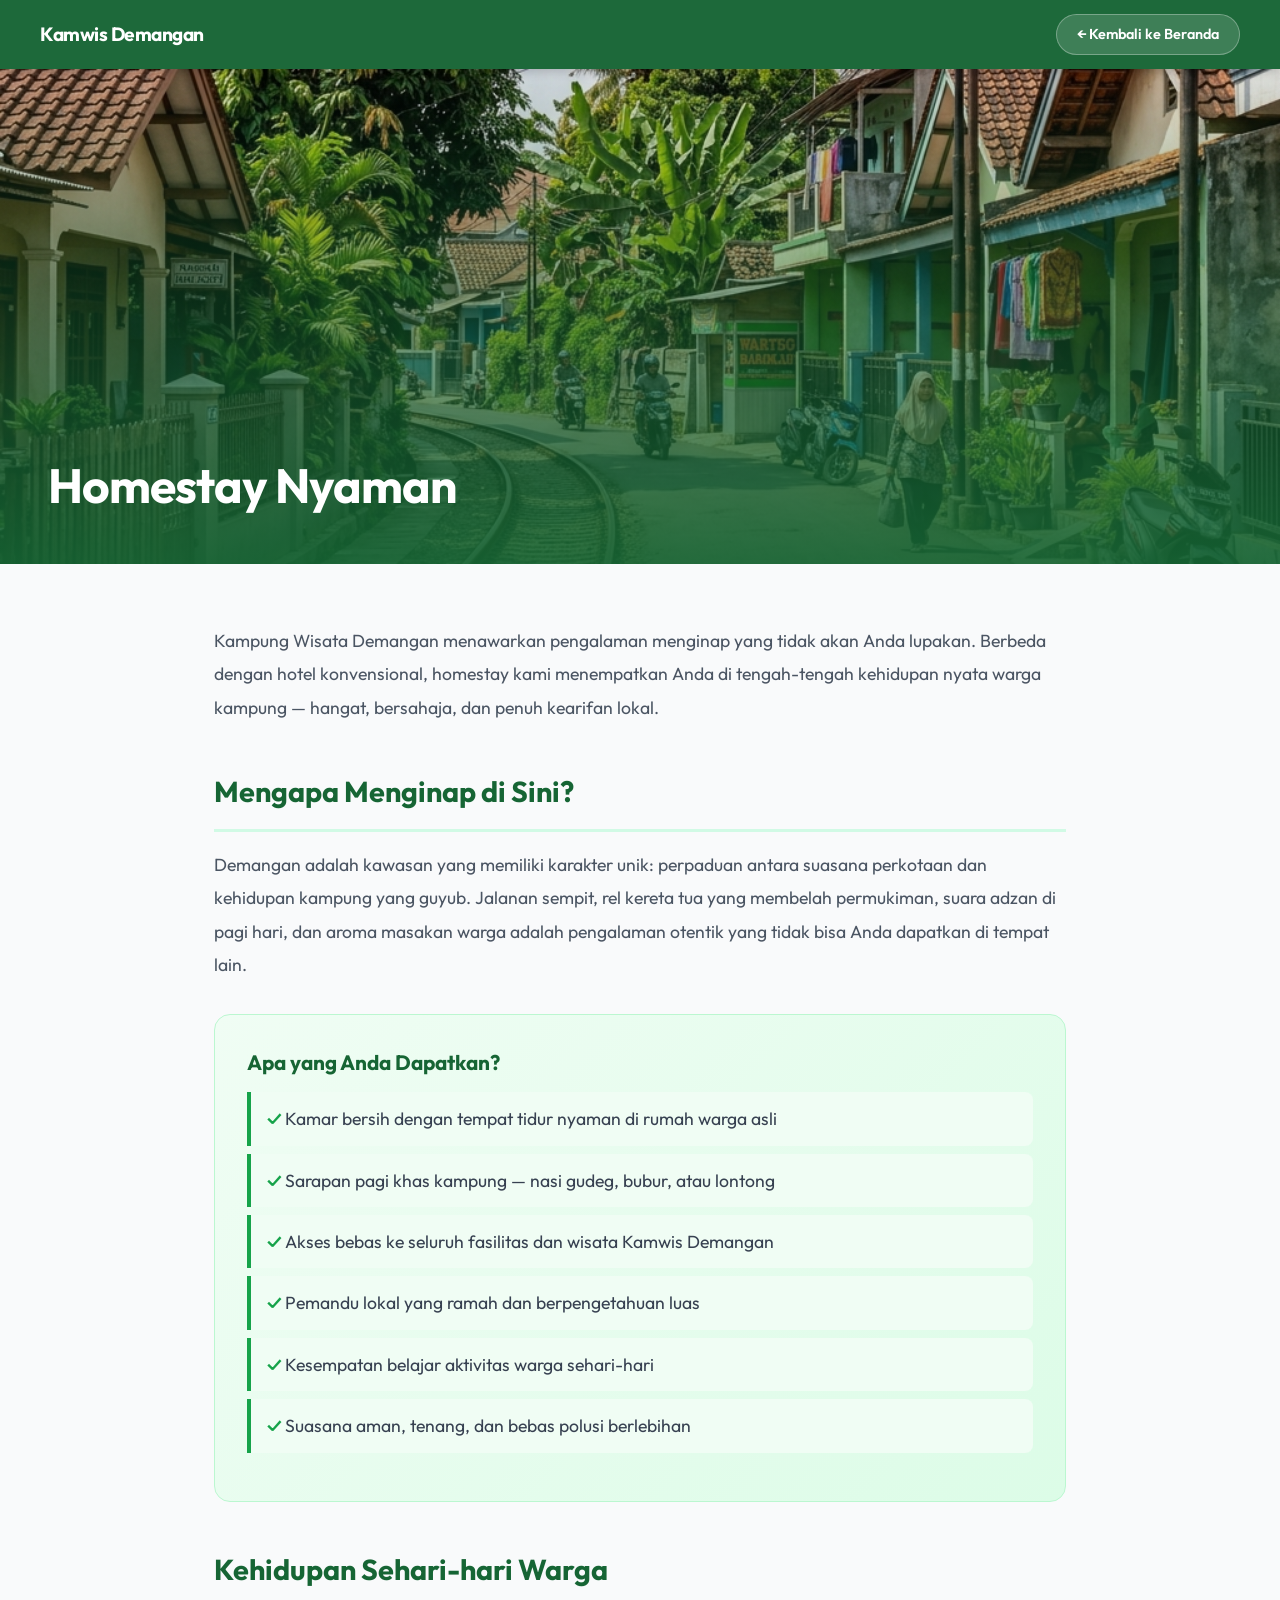
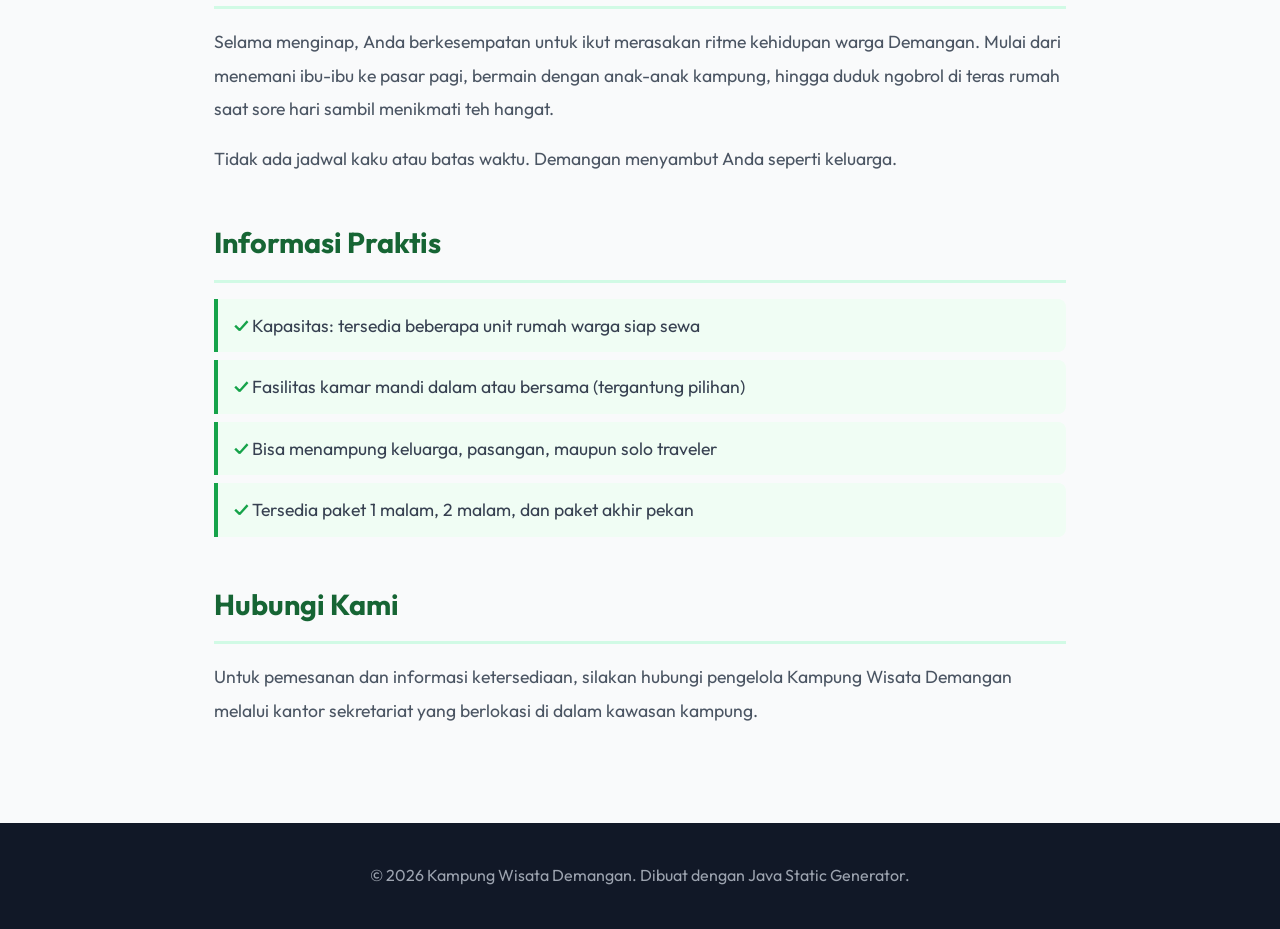
==== output/homestay.html @ a4dbb747 "feat: add detail pages for each facility (homestay, wisata-sampah, tur-budaya)" ====
<!DOCTYPE html>
<html lang="id">
<head>
    <meta charset="UTF-8">
    <meta name="viewport" content="width=device-width, initial-scale=1.0">
    <title>Homestay Nyaman - Kampung Wisata Demangan</title>
    <meta name="description" content="Nikmati pengalaman menginap asli di tengah kehidupan warga Kampung Wisata Demangan yang hangat dan bersahaja.">
    <link rel="preconnect" href="https://fonts.googleapis.com">
    <link rel="preconnect" href="https://fonts.gstatic.com" crossorigin>
    <link href="https://fonts.googleapis.com/css2?family=Outfit:wght@300;400;600;700&display=swap" rel="stylesheet">
    <link rel="stylesheet" href="css/style.css">
    <link rel="stylesheet" href="css/detail.css">
</head>
<body>
    <nav class="topnav">
        <div class="topnav-inner">
            <a href="index.html" class="nav-logo">Kamwis Demangan</a>
            <a href="index.html" class="btn-back">← Kembali ke Beranda</a>
        </div>
    </nav>

    <div class="detail-hero" style="background-image: url('images/homestay.jpg');">
        <div class="detail-hero-overlay"></div>
        <div class="detail-hero-content">
            <h1>Homestay Nyaman</h1>
        </div>
    </div>

    <main class="detail-container">
        <div class="detail-body">
            <p>
                Kampung Wisata Demangan menawarkan pengalaman menginap yang tidak akan Anda lupakan. 
                Berbeda dengan hotel konvensional, homestay kami menempatkan Anda di tengah-tengah kehidupan nyata 
                warga kampung — hangat, bersahaja, dan penuh kearifan lokal.
            </p>

            <h2>Mengapa Menginap di Sini?</h2>
            <p>
                Demangan adalah kawasan yang memiliki karakter unik: perpaduan antara suasana perkotaan 
                dan kehidupan kampung yang guyub. Jalanan sempit, rel kereta tua yang membelah permukiman, 
                suara adzan di pagi hari, dan aroma masakan warga adalah pengalaman otentik yang tidak 
                bisa Anda dapatkan di tempat lain.
            </p>

            <div class="detail-info-box">
                <h3>Apa yang Anda Dapatkan?</h3>
                <ul>
                    <li>Kamar bersih dengan tempat tidur nyaman di rumah warga asli</li>
                    <li>Sarapan pagi khas kampung — nasi gudeg, bubur, atau lontong</li>
                    <li>Akses bebas ke seluruh fasilitas dan wisata Kamwis Demangan</li>
                    <li>Pemandu lokal yang ramah dan berpengetahuan luas</li>
                    <li>Kesempatan belajar aktivitas warga sehari-hari</li>
                    <li>Suasana aman, tenang, dan bebas polusi berlebihan</li>
                </ul>
            </div>

            <h2>Kehidupan Sehari-hari Warga</h2>
            <p>
                Selama menginap, Anda berkesempatan untuk ikut merasakan ritme kehidupan warga Demangan. 
                Mulai dari menemani ibu-ibu ke pasar pagi, bermain dengan anak-anak kampung, 
                hingga duduk ngobrol di teras rumah saat sore hari sambil menikmati teh hangat.
            </p>
            <p>
                Tidak ada jadwal kaku atau batas waktu. Demangan menyambut Anda seperti keluarga.
            </p>

            <h2>Informasi Praktis</h2>
            <ul>
                <li>Kapasitas: tersedia beberapa unit rumah warga siap sewa</li>
                <li>Fasilitas kamar mandi dalam atau bersama (tergantung pilihan)</li>
                <li>Bisa menampung keluarga, pasangan, maupun solo traveler</li>
                <li>Tersedia paket 1 malam, 2 malam, dan paket akhir pekan</li>
            </ul>

            <h2>Hubungi Kami</h2>
            <p>
                Untuk pemesanan dan informasi ketersediaan, silakan hubungi pengelola Kampung Wisata 
                Demangan melalui kantor sekretariat yang berlokasi di dalam kawasan kampung.
            </p>
        </div>
    </main>

    <footer>
        <div class="footer-content">
            <p>&copy; 2026 Kampung Wisata Demangan. Dibuat dengan Java Static Generator.</p>
        </div>
    </footer>
</body>
</html>
---- output/css/style.css ----
/* Desain Sistem - Vanilla CSS dengan Tema Premium */

:root {
    --primary: #15803d; /* Warna hijau premium */
    --primary-dark: #166534;
    --accent: #f59e0b; /* Warna aksen oranye keemasan */
    --text-dark: #1f2937;
    --text-light: #6b7280;
    --bg-main: #f9fafb;
    --bg-card: #ffffff;
}

* {
    margin: 0;
    padding: 0;
    box-sizing: border-box;
}

html {
    scroll-behavior: smooth;
}

body {
    font-family: 'Outfit', sans-serif;
    color: var(--text-dark);
    background-color: var(--bg-main);
    line-height: 1.6;
}

/* Hero Section */
.hero {
    position: relative;
    background: url('../images/hero_background.png') center/cover no-repeat;
    height: 75vh;
    display: flex;
    align-items: center;
    justify-content: center;
    text-align: center;
    color: white;
}

.hero-overlay {
    position: absolute;
    top: 0; left: 0; width: 100%; height: 100%;
    background: linear-gradient(135deg, rgba(21, 128, 61, 0.85), rgba(22, 101, 52, 0.95));
}

.hero-content {
    position: relative;
    z-index: 1;
    padding: 0 20px;
}

.hero-content h1 {
    font-size: 4rem;
    font-weight: 700;
    margin-bottom: 1rem;
    letter-spacing: -1px;
    animation: fadeInDown 1s cubic-bezier(0.16, 1, 0.3, 1);
}

.hero-content p {
    font-size: 1.25rem;
    max-width: 600px;
    margin: 0 auto 2.5rem;
    opacity: 0.9;
    animation: fadeInUp 1s cubic-bezier(0.16, 1, 0.3, 1) 0.2s both;
}

.btn-primary {
    display: inline-block;
    background-color: var(--accent);
    color: white;
    padding: 14px 32px;
    border-radius: 50px;
    text-decoration: none;
    font-weight: 600;
    font-size: 1.1rem;
    transition: all 0.3s ease;
    box-shadow: 0 10px 15px -3px rgba(245, 158, 11, 0.4);
    animation: fadeInUp 1s cubic-bezier(0.16, 1, 0.3, 1) 0.4s both;
}

.btn-primary:hover {
    background-color: #d97706;
    transform: translateY(-3px);
    box-shadow: 0 20px 25px -5px rgba(245, 158, 11, 0.5);
}

/* Container & Sections */
.container {
    max-width: 1200px;
    margin: 0 auto;
    padding: 80px 24px;
}

.section-header {
    text-align: center;
    margin-bottom: 60px;
}

.section-header h2 {
    font-size: 2.5rem;
    color: var(--primary-dark);
    margin-bottom: 16px;
}

.section-header p {
    color: var(--text-light);
    font-size: 1.1rem;
}

/* Grid Fasilitas */
.facilities-grid {
    display: grid;
    grid-template-columns: repeat(auto-fit, minmax(320px, 1fr));
    gap: 40px;
}

/* Card dengan Micro-Animations */
.card {
    background: var(--bg-card);
    border-radius: 16px;
    padding: 32px;
    box-shadow: 0 4px 6px -1px rgba(0, 0, 0, 0.05), 0 2px 4px -1px rgba(0, 0, 0, 0.03);
    border-top: 5px solid var(--primary);
    transition: all 0.4s cubic-bezier(0.16, 1, 0.3, 1);
    position: relative;
    overflow: hidden;
}

.card::before {
    content: '';
    position: absolute;
    top: 0; left: 0; width: 100%; height: 100%;
    background: linear-gradient(to bottom, rgba(21,128,61,0.02), transparent);
    opacity: 0;
    transition: opacity 0.4s;
}

.card:hover {
    transform: translateY(-10px);
    box-shadow: 0 20px 25px -5px rgba(0, 0, 0, 0.1), 0 10px 10px -5px rgba(0, 0, 0, 0.04);
}

.card:hover::before {
    opacity: 1;
}

.card h3 {
    font-size: 1.4rem;
    color: var(--primary-dark);
    margin-bottom: 16px;
    position: relative;
}

.card p {
    color: var(--text-light);
    font-size: 1.05rem;
    position: relative;
}

.card-img {
    width: 100%;
    height: 200px;
    object-fit: cover;
    border-radius: 8px;
    margin-bottom: 15px;
    display: block;
    margin-left: auto;
    margin-right: auto;
}

/* Footer */
footer {
    background: #111827;
    color: #9ca3af;
    text-align: center;
    padding: 40px 24px;
}

/* Animations */
@keyframes fadeInDown {
    from { opacity: 0; transform: translateY(-30px); }
    to { opacity: 1; transform: translateY(0); }
}
@keyframes fadeInUp {
    from { opacity: 0; transform: translateY(30px); }
    to { opacity: 1; transform: translateY(0); }
}

/* Responsif */
@media (max-width: 768px) {
    .hero-content h1 { font-size: 2.8rem; }
    .hero-content p { font-size: 1.1rem; }
    .container { padding: 60px 20px; }
}
---- output/css/detail.css ----
/* ==============================
   NAVIGATION BAR
================================= */
.topnav {
    position: sticky;
    top: 0;
    z-index: 100;
    background: rgba(22, 101, 52, 0.97);
    backdrop-filter: blur(10px);
    padding: 14px 24px;
    box-shadow: 0 2px 10px rgba(0,0,0,0.2);
}

.topnav-inner {
    max-width: 1200px;
    margin: 0 auto;
    display: flex;
    justify-content: space-between;
    align-items: center;
}

.nav-logo {
    font-family: 'Outfit', sans-serif;
    font-size: 1.2rem;
    font-weight: 700;
    color: white;
    text-decoration: none;
    letter-spacing: -0.5px;
}

.btn-back {
    display: inline-block;
    background: rgba(255,255,255,0.15);
    color: white;
    padding: 8px 20px;
    border-radius: 50px;
    text-decoration: none;
    font-weight: 600;
    font-size: 0.9rem;
    transition: all 0.3s ease;
    border: 1px solid rgba(255,255,255,0.3);
}

.btn-back:hover {
    background: rgba(255,255,255,0.3);
    transform: translateX(-3px);
}

/* ==============================
   DETAIL HERO
================================= */
.detail-hero {
    position: relative;
    height: 55vh;
    background-size: cover;
    background-position: center;
    display: flex;
    align-items: flex-end;
}

.detail-hero-overlay {
    position: absolute;
    top: 0; left: 0; width: 100%; height: 100%;
    background: linear-gradient(to bottom, rgba(0,0,0,0.1), rgba(22, 101, 52, 0.92));
}

.detail-hero-content {
    position: relative;
    z-index: 1;
    padding: 40px 48px;
    color: white;
}

.detail-hero-content h1 {
    font-size: 3rem;
    font-weight: 700;
    letter-spacing: -1px;
    animation: fadeInUp 0.8s cubic-bezier(0.16, 1, 0.3, 1);
}

/* ==============================
   DETAIL BODY
================================= */
.detail-container {
    max-width: 900px;
    margin: 0 auto;
    padding: 60px 24px 80px;
}

.detail-body {
    font-size: 1.1rem;
    line-height: 1.9;
    color: #374151;
}

.detail-body h2 {
    font-size: 1.8rem;
    color: #166534;
    margin: 40px 0 16px;
    padding-bottom: 10px;
    border-bottom: 3px solid #d1fae5;
}

.detail-body h3 {
    font-size: 1.3rem;
    color: #1f2937;
    margin: 28px 0 10px;
}

.detail-body p {
    margin-bottom: 16px;
    color: #4b5563;
}

.detail-body ul {
    list-style: none;
    padding: 0;
    margin-bottom: 20px;
}

.detail-body ul li {
    padding: 10px 16px;
    margin-bottom: 8px;
    background: #f0fdf4;
    border-left: 4px solid #16a34a;
    border-radius: 0 8px 8px 0;
    color: #374151;
}

.detail-body ul li::before {
    content: '✓ ';
    color: #16a34a;
    font-weight: 700;
}

.detail-info-box {
    background: linear-gradient(135deg, #f0fdf4, #dcfce7);
    border: 1px solid #bbf7d0;
    border-radius: 16px;
    padding: 28px 32px;
    margin: 32px 0;
}

.detail-info-box h3 {
    margin-top: 0;
    color: #166534;
}

/* ==============================
   CARD LINK
================================= */
.card-link {
    display: inline-block;
    margin-top: 18px;
    background-color: var(--primary);
    color: white;
    padding: 10px 22px;
    border-radius: 50px;
    text-decoration: none;
    font-weight: 600;
    font-size: 0.95rem;
    transition: all 0.3s ease;
}

.card-link:hover {
    background-color: var(--primary-dark);
    transform: translateY(-2px);
    box-shadow: 0 8px 15px rgba(21,128,61,0.3);
}

/* ==============================
   RESPONSIVE DETAIL
================================= */
@media (max-width: 768px) {
    .detail-hero-content h1 { font-size: 2rem; }
    .detail-hero-content { padding: 30px 24px; }
    .detail-body { font-size: 1rem; }
}
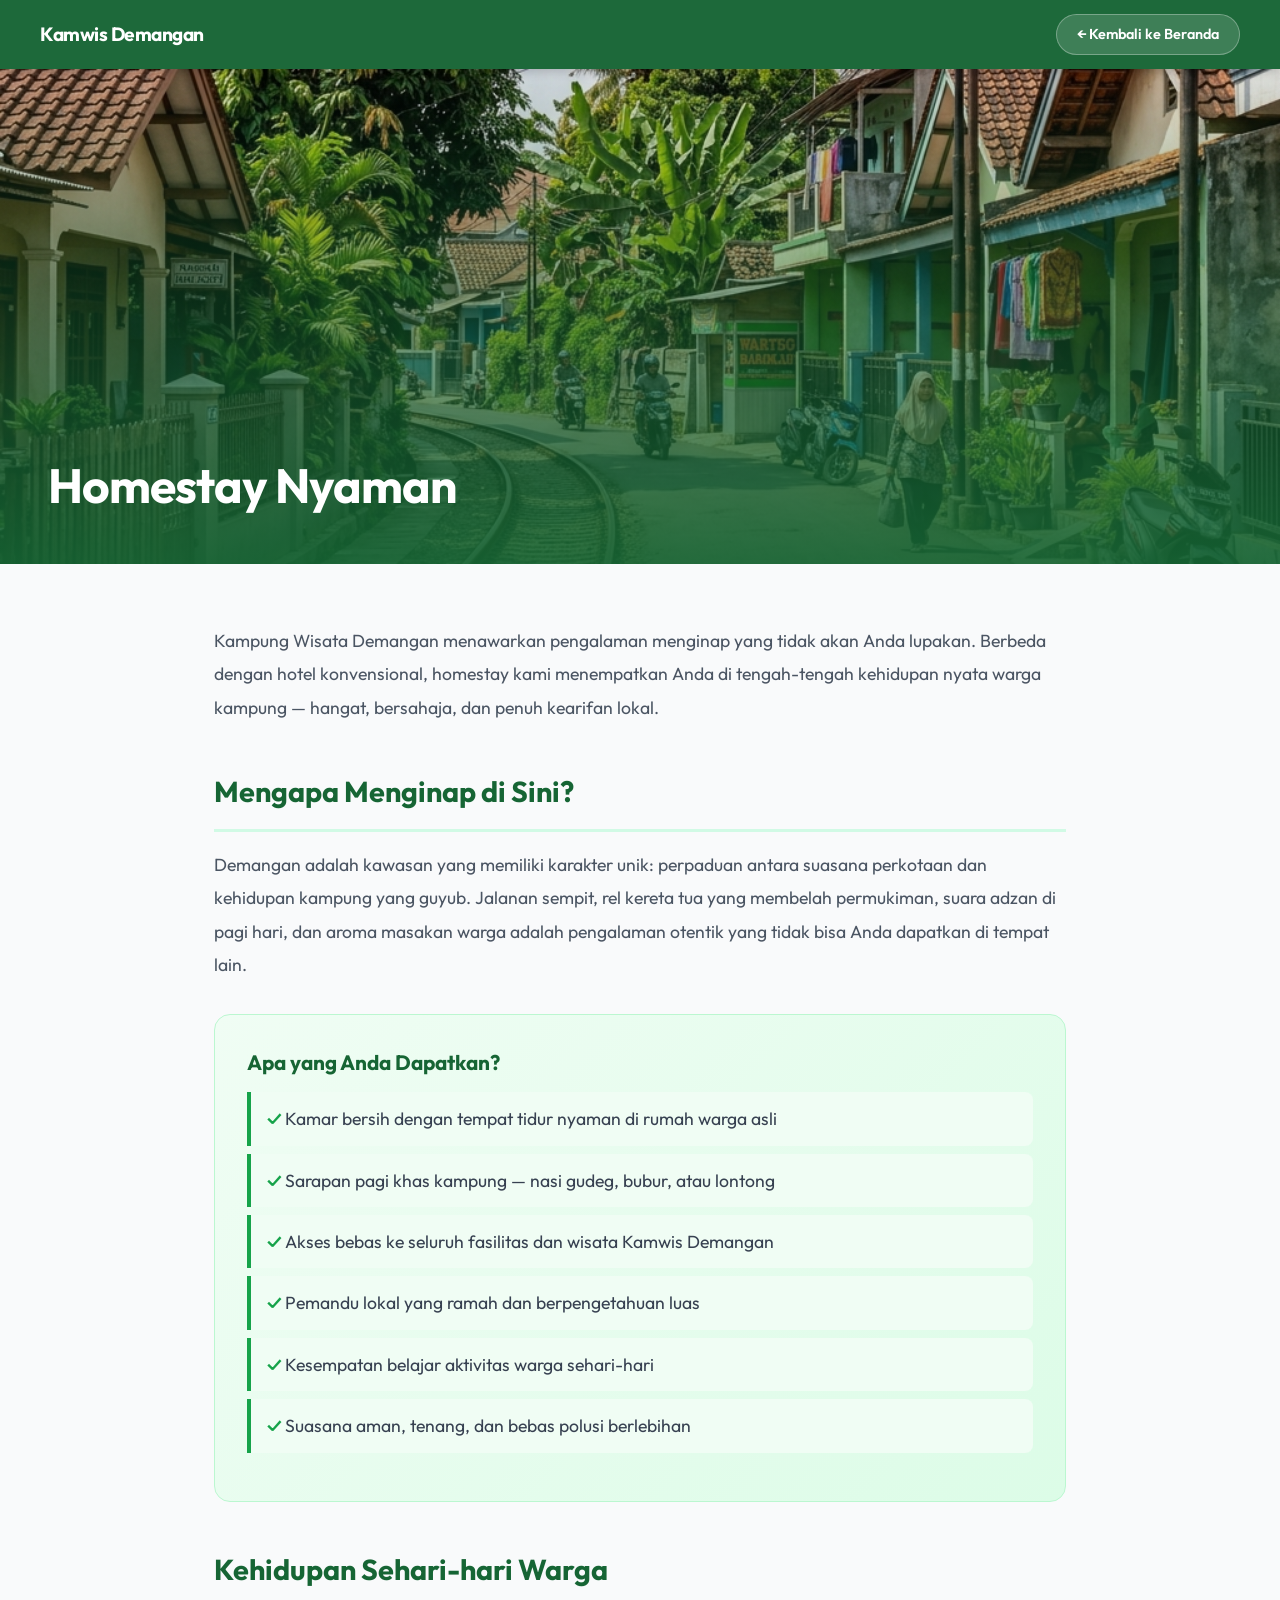
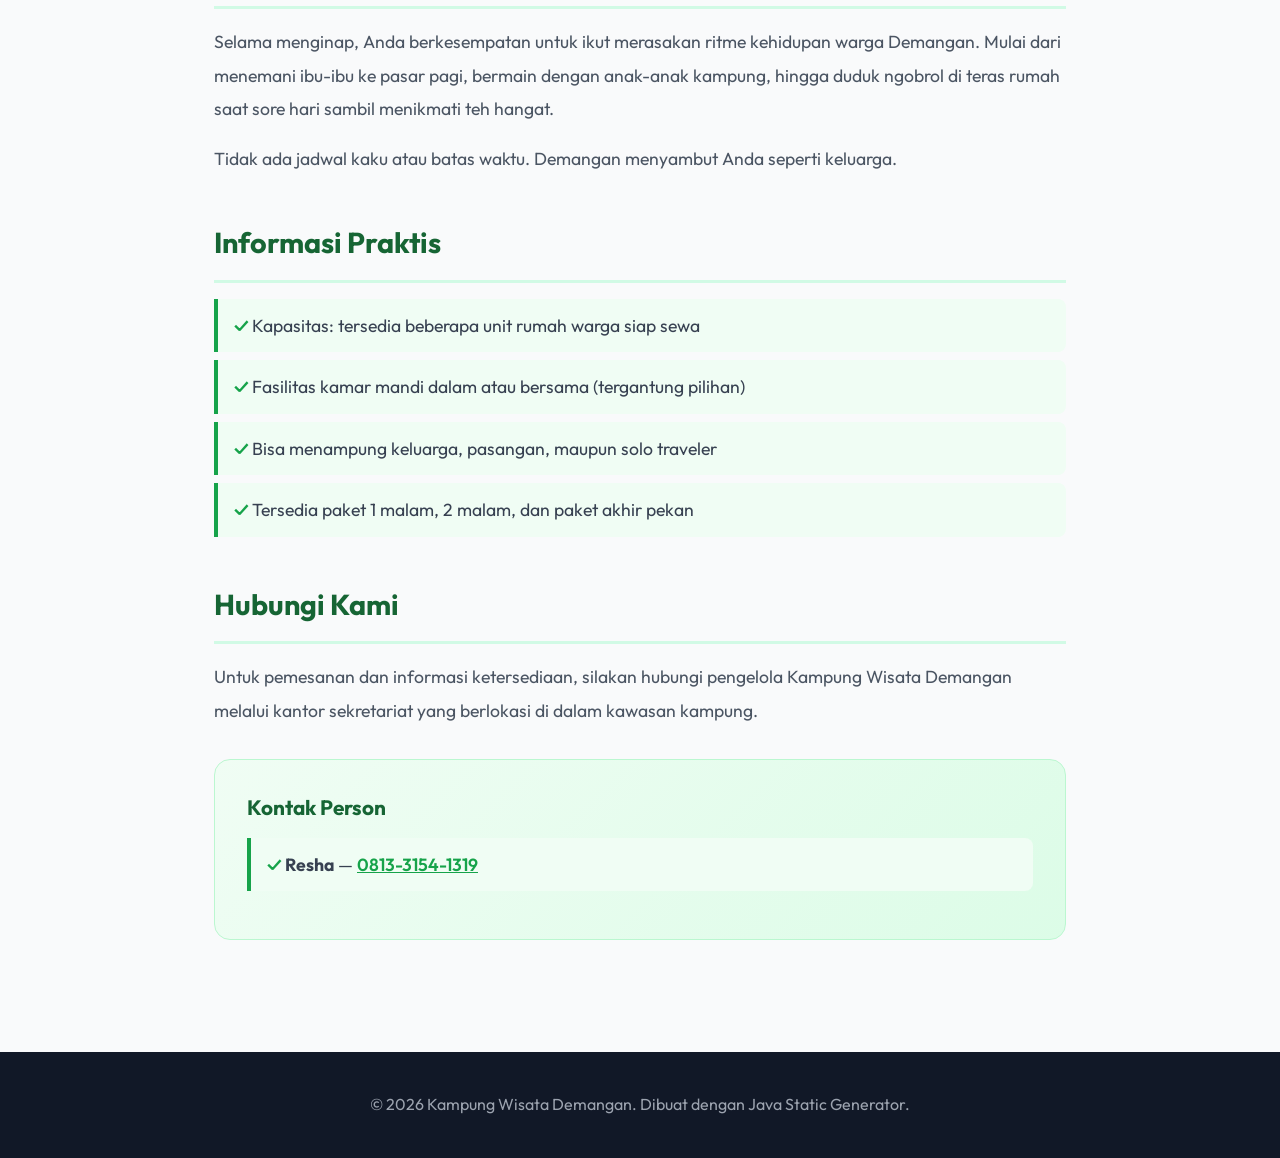
==== commit e5d9bccf: "feat: add contact person Resha to all detail pages" ====
--- a/output/homestay.html
+++ b/output/homestay.html
@@ -77,6 +77,12 @@
                 Untuk pemesanan dan informasi ketersediaan, silakan hubungi pengelola Kampung Wisata 
                 Demangan melalui kantor sekretariat yang berlokasi di dalam kawasan kampung.
             </p>
+            <div class="detail-info-box">
+                <h3>Kontak Person</h3>
+                <ul>
+                    <li><strong>Resha</strong> — <a href="tel:+6281331541319" style="color:#16a34a; font-weight:600;">0813-3154-1319</a></li>
+                </ul>
+            </div>
         </div>
     </main>
 
--- a/output/css/style.css
+++ b/output/css/style.css
@@ -127,6 +127,10 @@
     transition: all 0.4s cubic-bezier(0.16, 1, 0.3, 1);
     position: relative;
     overflow: hidden;
+    text-decoration: none;
+    color: inherit;
+    display: block;
+    cursor: pointer;
 }
 
 .card::before {
